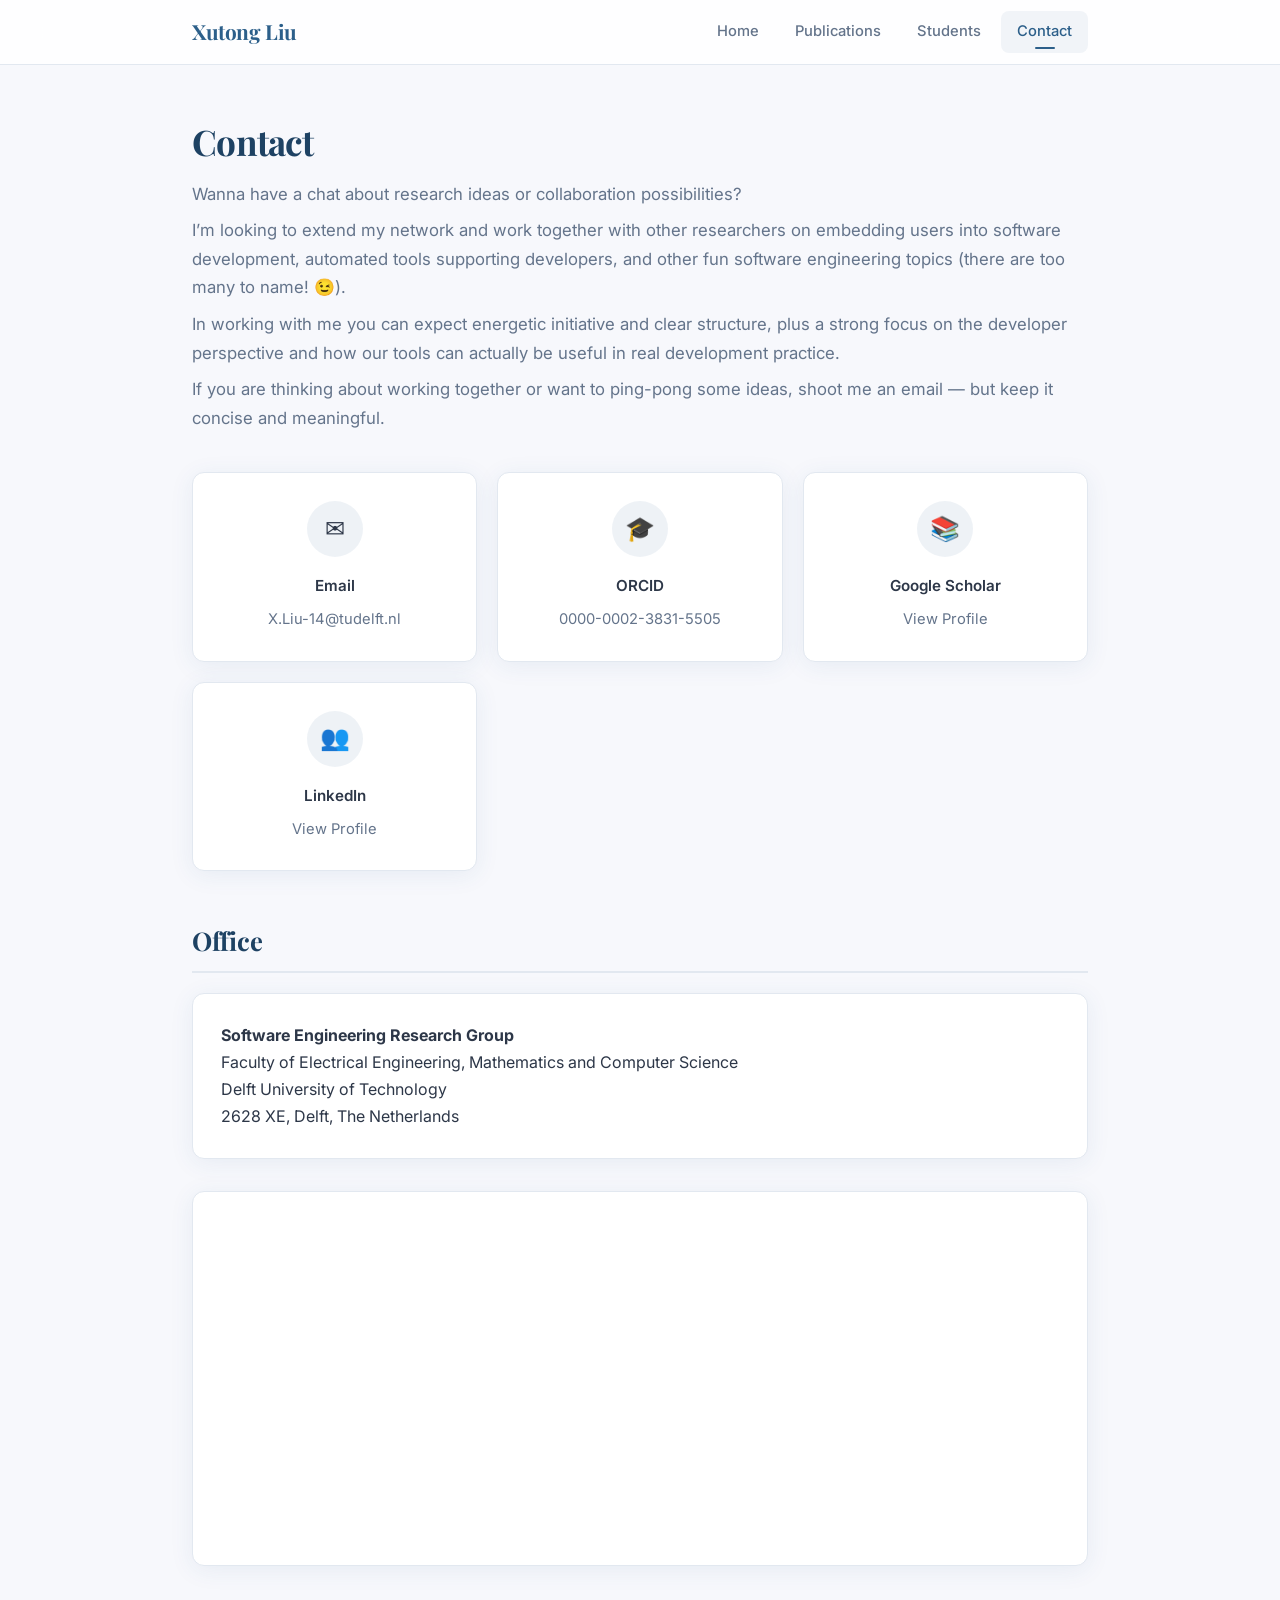
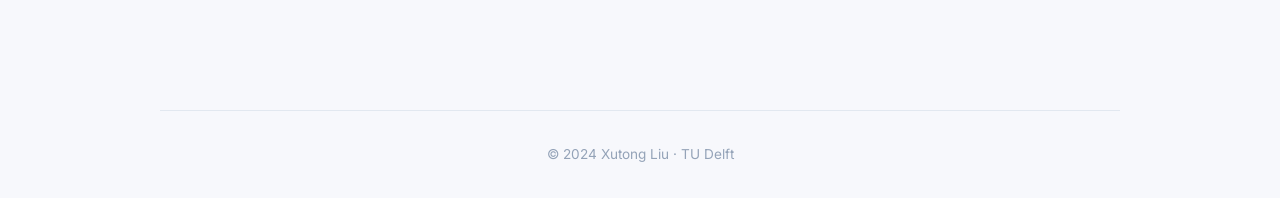
==== contact.html @ 6dcdd388 "add" ====
<!DOCTYPE html>
<html lang="en">
<head>
  <meta charset="UTF-8">
  <meta name="viewport" content="width=device-width, initial-scale=1.0">
  <title>Contact - Xutong Liu</title>
  <link rel="icon" type="image/jpeg" href="icon.jpg">
  <link rel="apple-touch-icon" href="icon.jpg">
  <link rel="preconnect" href="https://fonts.googleapis.com">
  <link href="https://fonts.googleapis.com/css2?family=Inter:wght@400;500;600;700&family=Playfair+Display:wght@700&display=swap" rel="stylesheet">
  <link rel="stylesheet" href="style.css">
</head>
<body>
  <!-- Navigation -->
  <nav class="navbar">
    <div class="nav-inner">
      <a href="index.html" class="nav-logo">Xutong Liu</a>
      <button class="nav-toggle" aria-label="Toggle menu">
        <span></span><span></span><span></span>
      </button>
      <ul class="nav-links">
        <li><a href="index.html">Home</a></li>
        <li><a href="publications.html">Publications</a></li>
        <li><a href="students.html">Students</a></li>
        <li><a href="contact.html" class="active">Contact</a></li>
      </ul>
    </div>
  </nav>

  <!-- Page Header -->
  <header class="page-header">
    <h1 class="fade-in">Contact</h1>
    <p class="fade-in stagger-1">Wanna have a chat about research ideas or collaboration possibilities?</p>
    <p class="fade-in stagger-2">I’m looking to extend my network and work together with other researchers on embedding users into software development, automated tools supporting developers, and other fun software engineering topics (there are too many to name! 😉).</p>
    <p class="fade-in stagger-3">In working with me you can expect energetic initiative and clear structure, plus a strong focus on the developer perspective and how our tools can actually be useful in real development practice.</p>
    <p class="fade-in stagger-4">If you are thinking about working together or want to ping-pong some ideas, shoot me an email — but keep it concise and meaningful.</p>
  </header>

  <!-- Main Content -->
  <main class="main">
    <section class="section">
      <div class="contact-grid">
        <div class="contact-card fade-in stagger-1">
          <div class="contact-icon">&#9993;</div>
          <h3>Email</h3>
          <a href="mailto:X.Liu-14@tudelft.nl">X.Liu-14@tudelft.nl</a>
        </div>

        <div class="contact-card fade-in stagger-2">
          <div class="contact-icon">&#127891;</div>
          <h3>ORCID</h3>
          <a href="https://orcid.org/0000-0002-3831-5505" target="_blank">0000-0002-3831-5505</a>
        </div>

        <div class="contact-card fade-in stagger-3">
          <div class="contact-icon">&#128218;</div>
          <h3>Google Scholar</h3>
          <a href="https://scholar.google.com/citations?user=2qkgBsEAAAAJ" target="_blank">View Profile</a>
        </div>

        <div class="contact-card fade-in stagger-4">
          <div class="contact-icon">&#128101;</div>
          <h3>LinkedIn</h3>
          <a href="https://www.linkedin.com/in/xutong-liu-113463360/" target="_blank">View Profile</a>
        </div>
      </div>
    </section>

    <section class="section">
      <h2 class="section-title fade-in">Office</h2>
      <div class="card fade-in">
        <p><strong>Software Engineering Research Group</strong></p>
        <p>Faculty of Electrical Engineering, Mathematics and Computer Science</p>
        <p>Delft University of Technology</p>
        <p>2628 XE, Delft, The Netherlands</p>
      </div>

      <div class="map-placeholder fade-in">
        <iframe
          src="https://www.google.com/maps/embed?pb=!1m18!1m12!1m3!1d2456.3548830835697!2d4.370!3d52.002!2m3!1f0!2f0!3f0!3m2!1i1024!2i768!4f13.1!3m3!1m2!1s0x47c5b5905b3e5b0f%3A0x1a4b0b0b0b0b0b0b!2sTU%20Delft!5e0!3m2!1sen!2snl!4v1700000000000"
          allowfullscreen=""
          loading="lazy"
          referrerpolicy="no-referrer-when-downgrade">
        </iframe>
      </div>
    </section>
  </main>

  <!-- Footer -->
  <footer class="footer">
    <p>&copy; 2024 Xutong Liu &middot; TU Delft</p>
  </footer>

  <script src="script.js"></script>
</body>
</html>
---- style.css ----
/* ===== CSS Variables ===== */
:root {
  --primary: #2c5f8a;
  --primary-light: #3a7cb8;
  --primary-dark: #1e4263;
  --accent: #e8913a;
  --bg: #f7f8fc;
  --bg-card: #ffffff;
  --text: #2d3748;
  --text-light: #64748b;
  --text-lighter: #94a3b8;
  --border: #e2e8f0;
  --shadow: 0 4px 24px rgba(44, 95, 138, 0.08);
  --shadow-hover: 0 8px 32px rgba(44, 95, 138, 0.14);
  --radius: 12px;
  --transition: 0.3s cubic-bezier(0.4, 0, 0.2, 1);
  --font-sans: 'Inter', -apple-system, BlinkMacSystemFont, 'Segoe UI', sans-serif;
  --font-serif: 'Playfair Display', Georgia, serif;
  --max-width: 960px;
}

/* ===== Reset & Base ===== */
*, *::before, *::after {
  box-sizing: border-box;
  margin: 0;
  padding: 0;
}

html {
  scroll-behavior: smooth;
  font-size: 16px;
}

body {
  font-family: var(--font-sans);
  background: var(--bg);
  color: var(--text);
  line-height: 1.7;
  -webkit-font-smoothing: antialiased;
  overflow-x: hidden;
}

/* ===== Navigation ===== */
.navbar {
  position: fixed;
  top: 0;
  left: 0;
  right: 0;
  z-index: 1000;
  background: rgba(255, 255, 255, 0.85);
  backdrop-filter: blur(20px);
  -webkit-backdrop-filter: blur(20px);
  border-bottom: 1px solid var(--border);
  transition: var(--transition);
}

.navbar.scrolled {
  box-shadow: 0 2px 20px rgba(0, 0, 0, 0.06);
}

.nav-inner {
  max-width: var(--max-width);
  margin: 0 auto;
  padding: 0 2rem;
  display: flex;
  align-items: center;
  justify-content: space-between;
  height: 64px;
}

.nav-logo {
  font-family: var(--font-serif);
  font-size: 1.3rem;
  font-weight: 700;
  color: var(--primary);
  text-decoration: none;
  letter-spacing: -0.02em;
}

.nav-links {
  display: flex;
  gap: 0.25rem;
  list-style: none;
}

.nav-links a {
  display: block;
  padding: 0.5rem 1rem;
  font-size: 0.92rem;
  font-weight: 500;
  color: var(--text-light);
  text-decoration: none;
  border-radius: 8px;
  transition: var(--transition);
  position: relative;
}

.nav-links a:hover,
.nav-links a.active {
  color: var(--primary);
  background: rgba(44, 95, 138, 0.06);
}

.nav-links a.active::after {
  content: '';
  position: absolute;
  bottom: 4px;
  left: 50%;
  transform: translateX(-50%);
  width: 20px;
  height: 2px;
  background: var(--primary);
  border-radius: 1px;
}

/* Mobile menu toggle */
.nav-toggle {
  display: none;
  background: none;
  border: none;
  cursor: pointer;
  padding: 0.5rem;
}

.nav-toggle span {
  display: block;
  width: 22px;
  height: 2px;
  background: var(--text);
  margin: 5px 0;
  border-radius: 2px;
  transition: var(--transition);
}

/* ===== Hero Section ===== */
.hero {
  padding: 8rem 2rem 4rem;
  max-width: var(--max-width);
  margin: 0 auto;
}

.hero-content {
  display: flex;
  align-items: center;
  gap: 3rem;
}

.hero-avatar {
  width: 180px;
  height: 220px;
  border-radius: var(--radius);
  background: linear-gradient(135deg, var(--primary-light), var(--primary-dark));
  display: flex;
  align-items: center;
  justify-content: center;
  font-family: var(--font-serif);
  font-size: 3.5rem;
  color: white;
  flex-shrink: 0;
  box-shadow: 0 8px 32px rgba(44, 95, 138, 0.2);
  overflow: hidden;
}

.hero-avatar img {
  width: 100%;
  height: 100%;
  border-radius: var(--radius);
  object-fit: cover;
}

.hero-text h1 {
  font-family: var(--font-serif);
  font-size: 2.5rem;
  font-weight: 700;
  color: var(--primary-dark);
  margin-bottom: 0.25rem;
  letter-spacing: -0.02em;
}

.hero-text .subtitle {
  font-size: 1.1rem;
  color: var(--text-light);
  margin-bottom: 1rem;
}

.hero-text .affiliation {
  font-size: 0.95rem;
  color: var(--text-lighter);
}

.hero-text .affiliation a {
  color: var(--primary);
  text-decoration: none;
  border-bottom: 1px solid transparent;
  transition: var(--transition);
}

.hero-text .affiliation a:hover {
  border-bottom-color: var(--primary);
}

.hero-links {
  display: flex;
  gap: 0.75rem;
  margin-top: 1.25rem;
  flex-wrap: wrap;
}

.hero-links a {
  display: inline-flex;
  align-items: center;
  gap: 0.4rem;
  padding: 0.45rem 1rem;
  font-size: 0.85rem;
  font-weight: 500;
  color: var(--primary);
  background: rgba(44, 95, 138, 0.07);
  border-radius: 20px;
  text-decoration: none;
  transition: var(--transition);
}

.hero-links a:hover {
  background: rgba(44, 95, 138, 0.14);
  transform: translateY(-1px);
}

/* ===== Main Content ===== */
.main {
  max-width: var(--max-width);
  margin: 0 auto;
  padding: 0 2rem 4rem;
}

/* ===== Section ===== */
.section {
  margin-bottom: 3rem;
}

.section-title {
  font-family: var(--font-serif);
  font-size: 1.6rem;
  font-weight: 700;
  color: var(--primary-dark);
  margin-bottom: 1.25rem;
  padding-bottom: 0.5rem;
  border-bottom: 2px solid var(--border);
  letter-spacing: -0.01em;
}

/* ===== Cards ===== */
.card {
  background: var(--bg-card);
  border-radius: var(--radius);
  padding: 1.75rem;
  box-shadow: var(--shadow);
  transition: var(--transition);
  border: 1px solid var(--border);
}

.card:hover {
  box-shadow: var(--shadow-hover);
  transform: translateY(-2px);
}

.card + .card {
  margin-top: 1rem;
}

/* ===== Education Timeline ===== */
.timeline {
  position: relative;
  padding-left: 2rem;
}

.timeline::before {
  content: '';
  position: absolute;
  left: 6px;
  top: 8px;
  bottom: 8px;
  width: 2px;
  background: var(--border);
}

.timeline-item {
  position: relative;
  margin-bottom: 1.75rem;
}

.timeline-item::before {
  content: '';
  position: absolute;
  left: -2rem;
  top: 8px;
  width: 10px;
  height: 10px;
  border-radius: 50%;
  background: var(--primary);
  border: 2px solid var(--bg);
  box-shadow: 0 0 0 3px rgba(44, 95, 138, 0.15);
}

.timeline-item h3 {
  font-size: 1.05rem;
  font-weight: 600;
  color: var(--text);
  margin-bottom: 0.2rem;
}

.timeline-item .period {
  font-size: 0.88rem;
  color: var(--text-lighter);
  font-weight: 500;
}

.timeline-item .institution {
  font-size: 0.95rem;
  color: var(--text-light);
}

/* ===== Research Interests Tags ===== */
.tags {
  display: flex;
  flex-wrap: wrap;
  gap: 0.5rem;
}

.tag {
  display: inline-block;
  padding: 0.4rem 1rem;
  font-size: 0.88rem;
  font-weight: 500;
  color: var(--primary);
  background: rgba(44, 95, 138, 0.07);
  border-radius: 20px;
  transition: var(--transition);
}

.tag:hover {
  background: rgba(44, 95, 138, 0.14);
}

/* ===== Publication List ===== */
.pub-item {
  background: var(--bg-card);
  border-radius: var(--radius);
  padding: 1.5rem 1.75rem;
  box-shadow: var(--shadow);
  border: 1px solid var(--border);
  transition: var(--transition);
  margin-bottom: 1rem;
}

.pub-item:hover {
  box-shadow: var(--shadow-hover);
  transform: translateY(-2px);
  border-left: 3px solid var(--primary);
}

.pub-title {
  font-size: 1.05rem;
  font-weight: 600;
  color: var(--text);
  margin-bottom: 0.4rem;
  line-height: 1.5;
}

.pub-venue {
  font-size: 0.9rem;
  color: var(--accent);
  font-weight: 600;
  margin-bottom: 0.3rem;
}

.pub-authors {
  font-size: 0.88rem;
  color: var(--text-light);
  margin-bottom: 0.65rem;
  line-height: 1.6;
}

.pub-year {
  display: inline-block;
  font-size: 0.78rem;
  font-weight: 600;
  color: var(--primary);
  background: rgba(44, 95, 138, 0.08);
  padding: 0.15rem 0.6rem;
  border-radius: 10px;
  margin-bottom: 0.4rem;
}

.pub-doi a {
  font-size: 0.85rem;
  color: var(--primary);
  text-decoration: none;
  border-bottom: 1px dashed var(--primary-light);
  transition: var(--transition);
}

.pub-doi a:hover {
  border-bottom-style: solid;
}

.pub-links {
  margin-left: 0;
}

.pub-links a {
  font-size: 0.85rem;
  font-weight: 500;
  color: var(--primary);
  text-decoration: none;
  border-bottom: 1px dashed var(--primary-light);
  transition: var(--transition);
}

.pub-links a:hover {
  border-bottom-style: solid;
}

/* ===== Students Page ===== */
.student-entry {
  display: flex;
  gap: 1.5rem;
  align-items: flex-start;
  background: var(--bg-card);
  border-radius: var(--radius);
  padding: 1.5rem 1.75rem;
  box-shadow: var(--shadow);
  border: 1px solid var(--border);
  transition: var(--transition);
  margin-bottom: 1rem;
}

.student-entry:hover {
  box-shadow: var(--shadow-hover);
  transform: translateY(-2px);
  border-left: 3px solid var(--primary);
}

.student-year {
  font-size: 0.82rem;
  font-weight: 600;
  color: var(--primary);
  background: rgba(44, 95, 138, 0.08);
  padding: 0.2rem 0.7rem;
  border-radius: 10px;
  white-space: nowrap;
  flex-shrink: 0;
  margin-top: 2px;
}

.student-info {
  flex: 1;
}

.student-names {
  font-size: 1.05rem;
  font-weight: 600;
  color: var(--text);
  margin-bottom: 0.3rem;
  line-height: 1.5;
}

.student-type {
  font-size: 0.9rem;
  color: var(--accent);
  font-weight: 600;
  margin-bottom: 0.25rem;
}

.student-topic {
  font-size: 0.92rem;
  color: var(--text);
  margin-bottom: 0.25rem;
  line-height: 1.5;
}

.student-detail {
  font-size: 0.88rem;
  color: var(--text-light);
  line-height: 1.5;
}

.student-detail a {
  color: var(--primary);
  text-decoration: none;
  border-bottom: 1px dashed var(--primary-light);
  transition: var(--transition);
}

.student-detail a:hover {
  border-bottom-style: solid;
}

/* ===== Contact Page ===== */
.contact-grid {
  display: grid;
  grid-template-columns: repeat(auto-fill, minmax(260px, 1fr));
  gap: 1.25rem;
}

.contact-card {
  background: var(--bg-card);
  border-radius: var(--radius);
  padding: 1.75rem;
  box-shadow: var(--shadow);
  border: 1px solid var(--border);
  transition: var(--transition);
  text-align: center;
}

.contact-card:hover {
  box-shadow: var(--shadow-hover);
  transform: translateY(-2px);
}

.contact-icon {
  width: 56px;
  height: 56px;
  border-radius: 50%;
  background: rgba(44, 95, 138, 0.08);
  display: flex;
  align-items: center;
  justify-content: center;
  margin: 0 auto 1rem;
  font-size: 1.5rem;
}

.contact-card h3 {
  font-size: 0.95rem;
  font-weight: 600;
  color: var(--text);
  margin-bottom: 0.4rem;
}

.contact-card p,
.contact-card a {
  font-size: 0.92rem;
  color: var(--text-light);
  text-decoration: none;
  transition: var(--transition);
}

.contact-card a:hover {
  color: var(--primary);
}

.map-placeholder {
  background: var(--bg-card);
  border-radius: var(--radius);
  padding: 2rem;
  box-shadow: var(--shadow);
  border: 1px solid var(--border);
  margin-top: 2rem;
  text-align: center;
  color: var(--text-light);
}

.map-placeholder iframe {
  width: 100%;
  height: 300px;
  border: none;
  border-radius: 8px;
}

/* ===== Page Header ===== */
.page-header {
  padding: 7rem 2rem 2.5rem;
  max-width: var(--max-width);
  margin: 0 auto;
}

.page-header h1 {
  font-family: var(--font-serif);
  font-size: 2.2rem;
  font-weight: 700;
  color: var(--primary-dark);
  letter-spacing: -0.02em;
}

.page-header p {
  color: var(--text-light);
  margin-top: 0.5rem;
  font-size: 1.05rem;
}

/* ===== Footer ===== */
.footer {
  text-align: center;
  padding: 2rem;
  color: var(--text-lighter);
  font-size: 0.85rem;
  border-top: 1px solid var(--border);
  max-width: var(--max-width);
  margin: 2rem auto 0;
}

.footer a {
  color: var(--primary);
  text-decoration: none;
}

/* ===== Animations ===== */
.fade-in {
  opacity: 0;
  transform: translateY(20px);
  transition: opacity 0.6s ease, transform 0.6s ease;
}

.fade-in.visible {
  opacity: 1;
  transform: translateY(0);
}

.stagger-1 { transition-delay: 0.1s; }
.stagger-2 { transition-delay: 0.2s; }
.stagger-3 { transition-delay: 0.3s; }
.stagger-4 { transition-delay: 0.4s; }
.stagger-5 { transition-delay: 0.5s; }

/* ===== Responsive ===== */
@media (max-width: 768px) {
  .hero-content {
    flex-direction: column;
    text-align: center;
  }

  .hero-text h1 {
    font-size: 2rem;
  }

  .hero-links {
    justify-content: center;
  }

  .hero-avatar {
    width: 140px;
    height: 170px;
    font-size: 2.5rem;
  }

  .nav-links {
    display: none;
    position: absolute;
    top: 64px;
    left: 0;
    right: 0;
    background: rgba(255, 255, 255, 0.98);
    backdrop-filter: blur(20px);
    flex-direction: column;
    padding: 1rem;
    border-bottom: 1px solid var(--border);
    box-shadow: 0 8px 24px rgba(0, 0, 0, 0.06);
  }

  .nav-links.open {
    display: flex;
  }

  .nav-toggle {
    display: block;
  }

  .nav-toggle.open span:nth-child(1) {
    transform: rotate(45deg) translate(5px, 5px);
  }

  .nav-toggle.open span:nth-child(2) {
    opacity: 0;
  }

  .nav-toggle.open span:nth-child(3) {
    transform: rotate(-45deg) translate(5px, -5px);
  }

  .student-grid,
  .contact-grid {
    grid-template-columns: 1fr;
  }

  .page-header h1 {
    font-size: 1.8rem;
  }
}
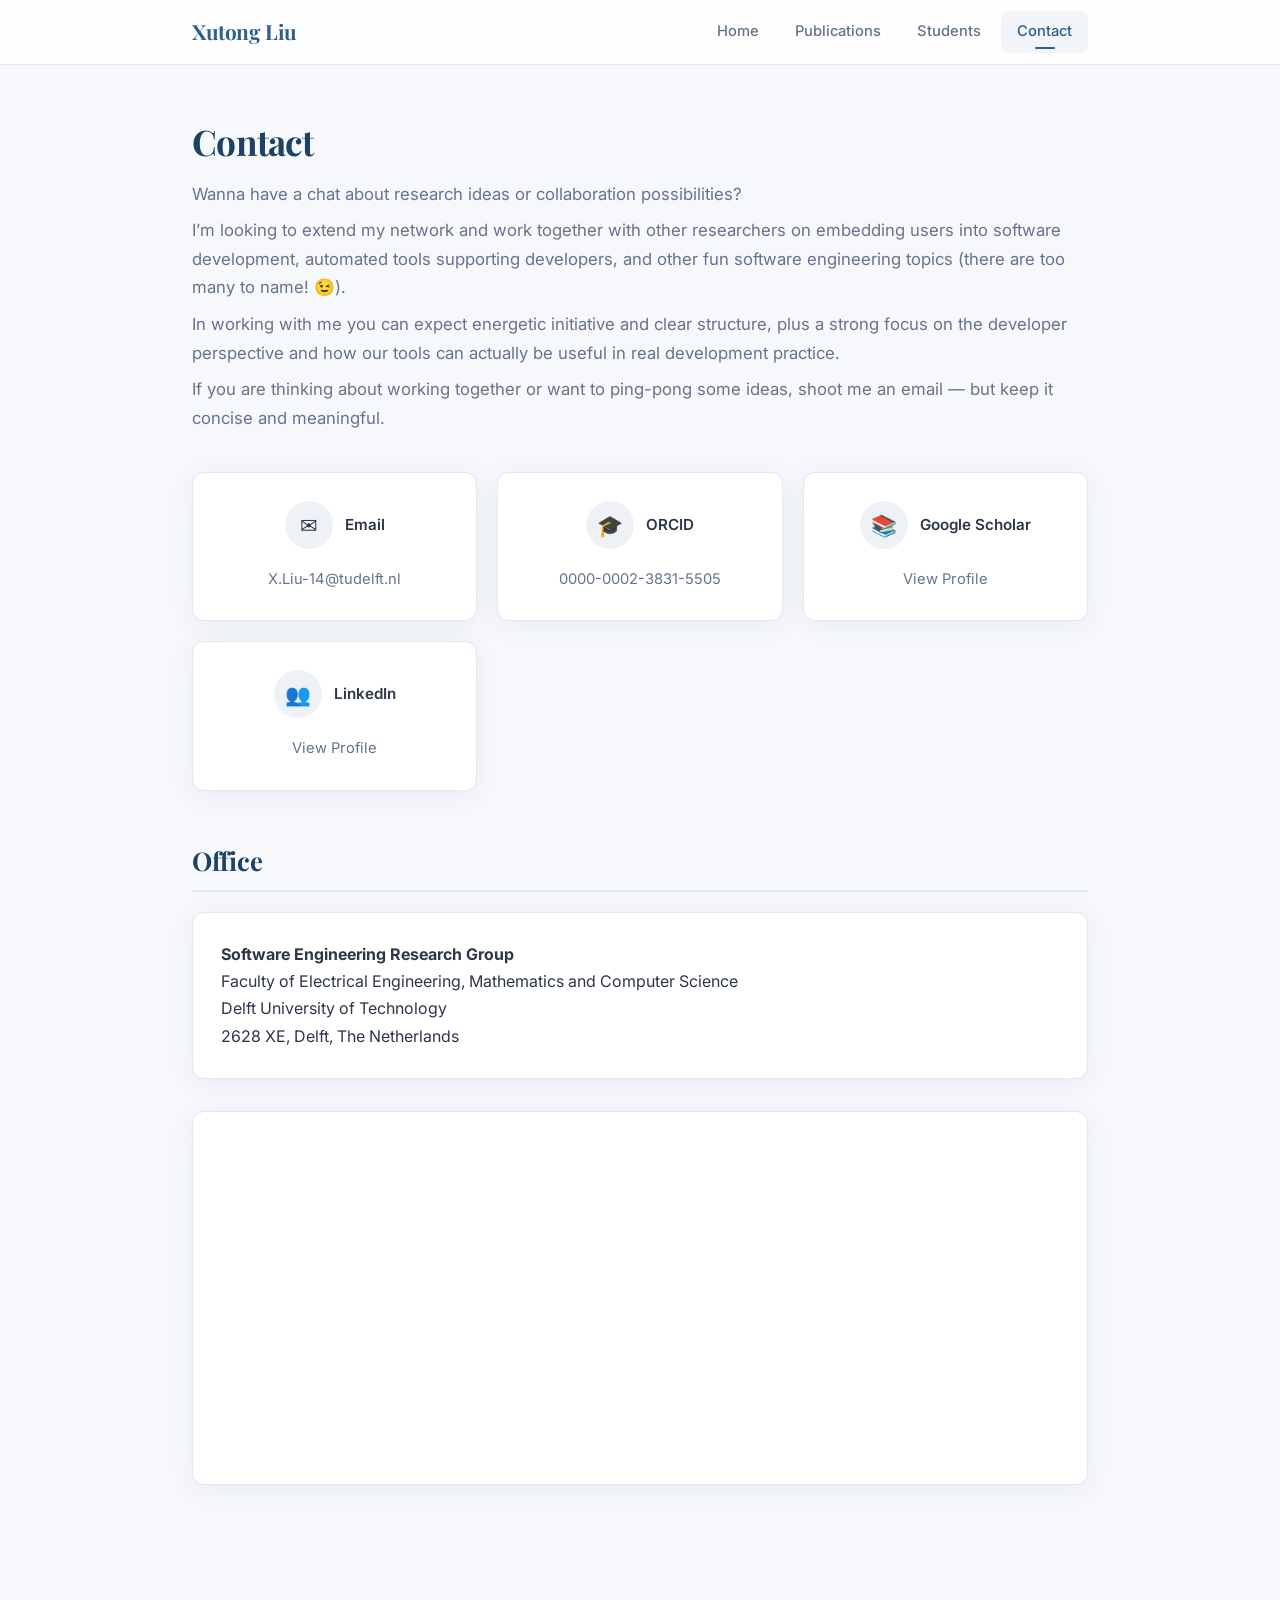
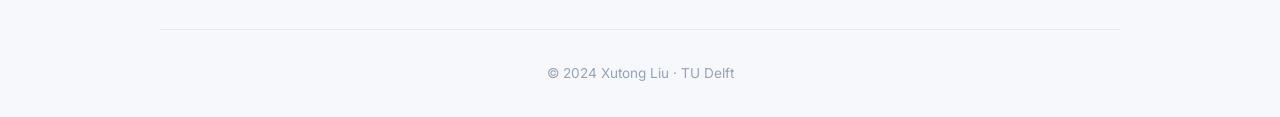
==== commit fd567736: "add" ====
--- a/contact.html
+++ b/contact.html
@@ -41,26 +41,34 @@
     <section class="section">
       <div class="contact-grid">
         <div class="contact-card fade-in stagger-1">
-          <div class="contact-icon">&#9993;</div>
-          <h3>Email</h3>
+          <div class="contact-card-header">
+            <div class="contact-icon">&#9993;</div>
+            <h3>Email</h3>
+          </div>
           <a href="mailto:X.Liu-14@tudelft.nl">X.Liu-14@tudelft.nl</a>
         </div>
 
         <div class="contact-card fade-in stagger-2">
-          <div class="contact-icon">&#127891;</div>
-          <h3>ORCID</h3>
+          <div class="contact-card-header">
+            <div class="contact-icon">&#127891;</div>
+            <h3>ORCID</h3>
+          </div>
           <a href="https://orcid.org/0000-0002-3831-5505" target="_blank">0000-0002-3831-5505</a>
         </div>
 
         <div class="contact-card fade-in stagger-3">
-          <div class="contact-icon">&#128218;</div>
-          <h3>Google Scholar</h3>
+          <div class="contact-card-header">
+            <div class="contact-icon">&#128218;</div>
+            <h3>Google Scholar</h3>
+          </div>
           <a href="https://scholar.google.com/citations?user=2qkgBsEAAAAJ" target="_blank">View Profile</a>
         </div>
 
         <div class="contact-card fade-in stagger-4">
-          <div class="contact-icon">&#128101;</div>
-          <h3>LinkedIn</h3>
+          <div class="contact-card-header">
+            <div class="contact-icon">&#128101;</div>
+            <h3>LinkedIn</h3>
+          </div>
           <a href="https://www.linkedin.com/in/xutong-liu-113463360/" target="_blank">View Profile</a>
         </div>
       </div>
--- a/style.css
+++ b/style.css
@@ -517,23 +517,30 @@
   transform: translateY(-2px);
 }
 
+.contact-card-header {
+  display: flex;
+  align-items: center;
+  justify-content: center;
+  gap: 0.75rem;
+  margin-bottom: 1rem;
+}
+
 .contact-icon {
-  width: 56px;
-  height: 56px;
+  width: 48px;
+  height: 48px;
   border-radius: 50%;
   background: rgba(44, 95, 138, 0.08);
   display: flex;
   align-items: center;
   justify-content: center;
-  margin: 0 auto 1rem;
-  font-size: 1.5rem;
+  font-size: 1.3rem;
 }
 
 .contact-card h3 {
   font-size: 0.95rem;
   font-weight: 600;
   color: var(--text);
-  margin-bottom: 0.4rem;
+  margin: 0;
 }
 
 .contact-card p,
@@ -542,6 +549,7 @@
   color: var(--text-light);
   text-decoration: none;
   transition: var(--transition);
+  word-break: break-word;
 }
 
 .contact-card a:hover {
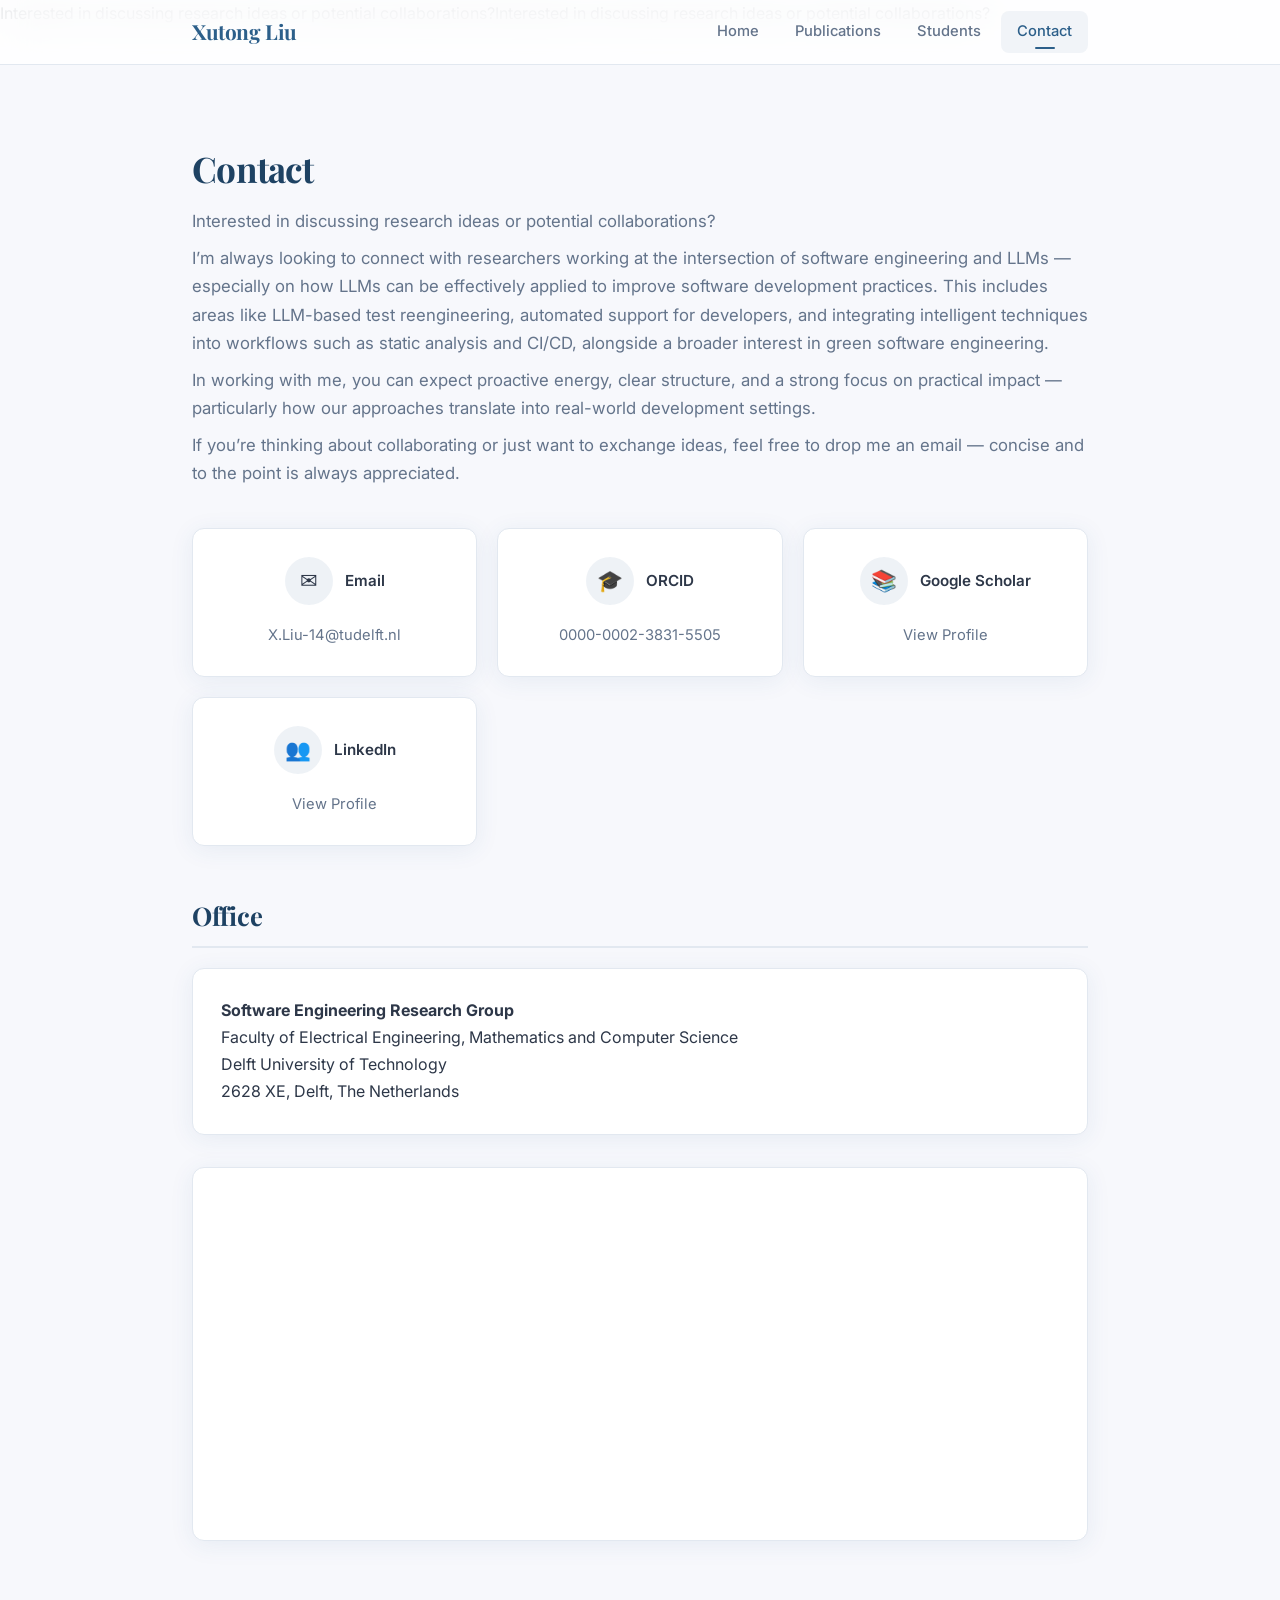
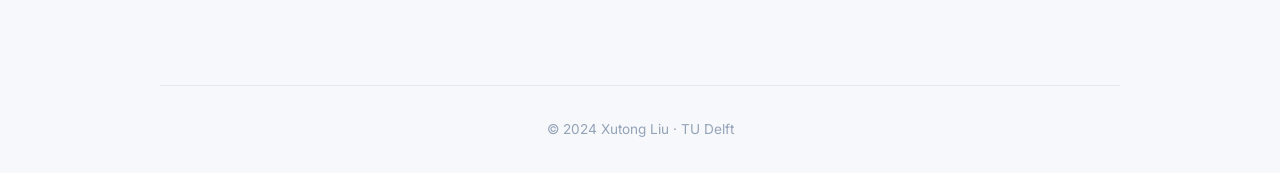
==== commit b312251a: "add" ====
--- a/contact.html
+++ b/contact.html
@@ -4,7 +4,7 @@
   <meta charset="UTF-8">
   <meta name="viewport" content="width=device-width, initial-scale=1.0">
   <title>Contact - Xutong Liu</title>
-  <link rel="icon" type="image/jpeg" href="icon.jpg">
+Interested in discussing research ideas or potential collaborations?Interested in discussing research ideas or potential collaborations?  <link rel="icon" type="image/jpeg" href="icon.jpg">
   <link rel="apple-touch-icon" href="icon.jpg">
   <link rel="preconnect" href="https://fonts.googleapis.com">
   <link href="https://fonts.googleapis.com/css2?family=Inter:wght@400;500;600;700&family=Playfair+Display:wght@700&display=swap" rel="stylesheet">
@@ -30,10 +30,10 @@
   <!-- Page Header -->
   <header class="page-header">
     <h1 class="fade-in">Contact</h1>
-    <p class="fade-in stagger-1">Wanna have a chat about research ideas or collaboration possibilities?</p>
-    <p class="fade-in stagger-2">I’m looking to extend my network and work together with other researchers on embedding users into software development, automated tools supporting developers, and other fun software engineering topics (there are too many to name! 😉).</p>
-    <p class="fade-in stagger-3">In working with me you can expect energetic initiative and clear structure, plus a strong focus on the developer perspective and how our tools can actually be useful in real development practice.</p>
-    <p class="fade-in stagger-4">If you are thinking about working together or want to ping-pong some ideas, shoot me an email — but keep it concise and meaningful.</p>
+    <p class="fade-in stagger-1">Interested in discussing research ideas or potential collaborations?</p>
+    <p class="fade-in stagger-2">I’m always looking to connect with researchers working at the intersection of software engineering and LLMs — especially on how LLMs can be effectively applied to improve software development practices. This includes areas like LLM-based test reengineering, automated support for developers, and integrating intelligent techniques into workflows such as static analysis and CI/CD, alongside a broader interest in green software engineering.</p>
+    <p class="fade-in stagger-3">In working with me, you can expect proactive energy, clear structure, and a strong focus on practical impact — particularly how our approaches translate into real-world development settings.</p>
+    <p class="fade-in stagger-4">If you’re thinking about collaborating or just want to exchange ideas, feel free to drop me an email — concise and to the point is always appreciated.</p>
   </header>
 
   <!-- Main Content -->
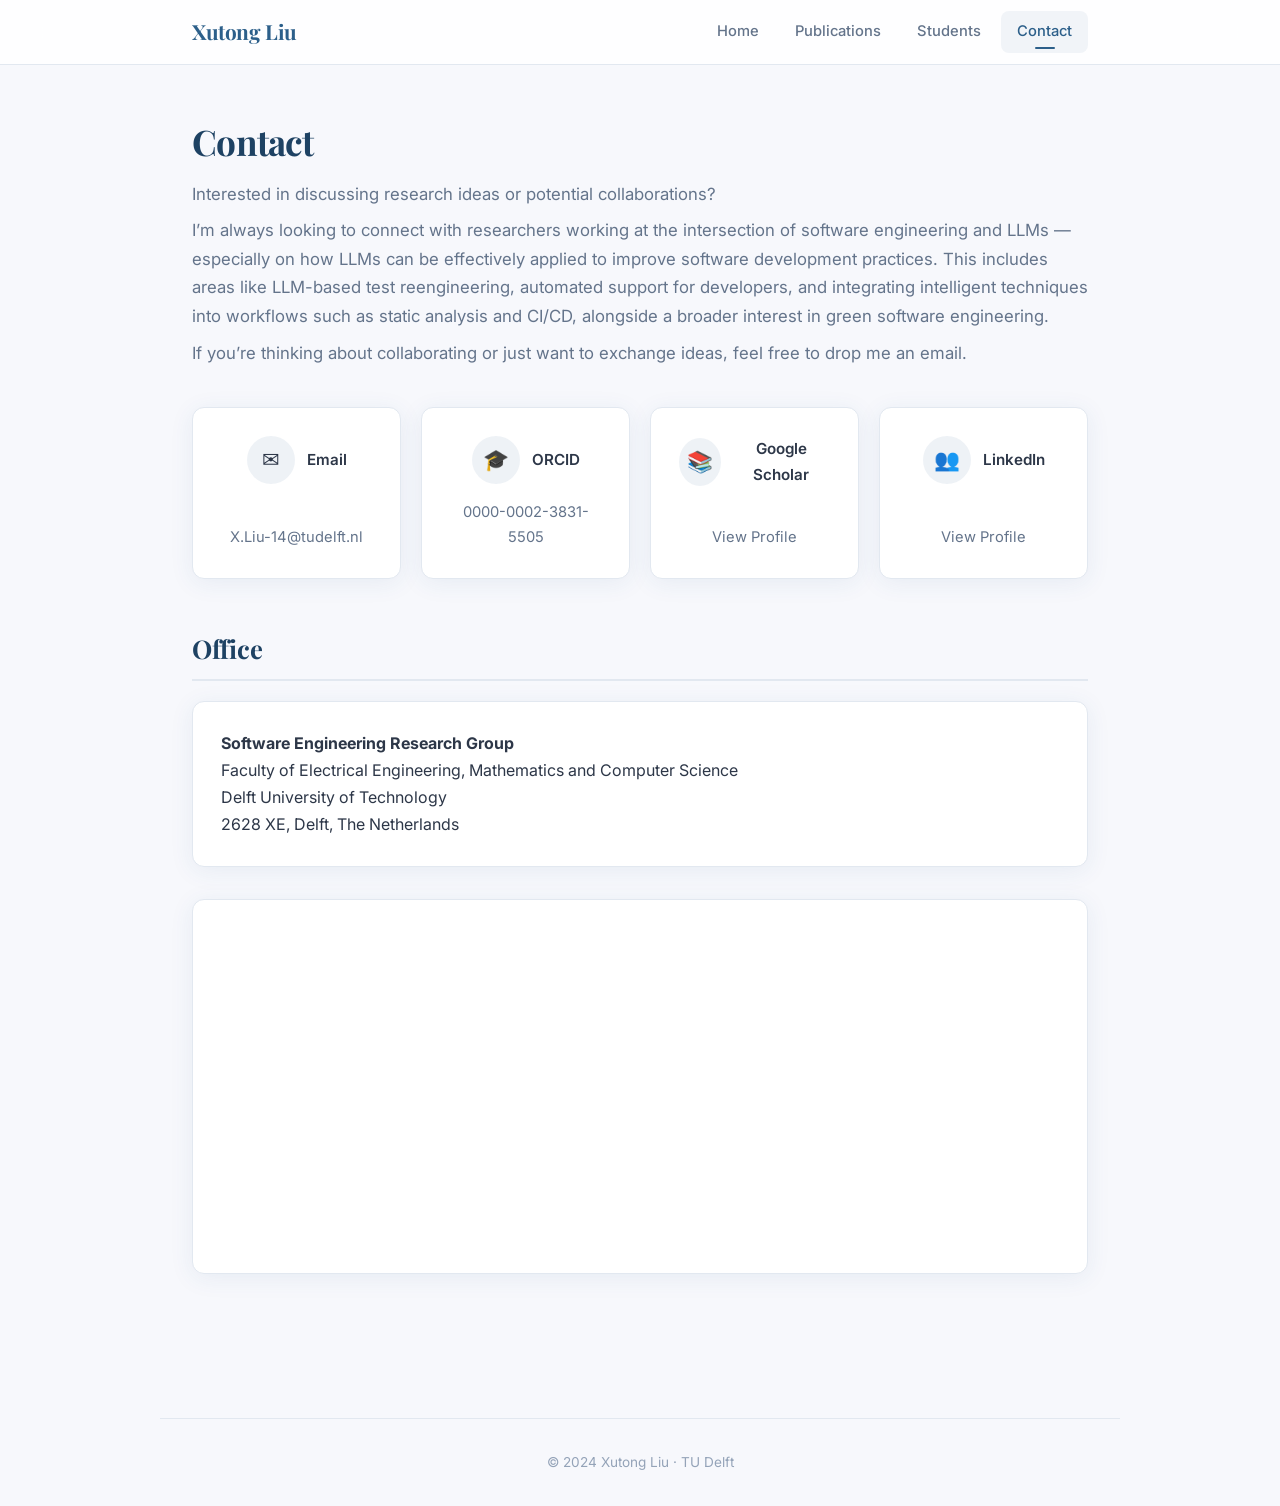
==== commit 7bcec2ee: "add" ====
--- a/contact.html
+++ b/contact.html
@@ -4,7 +4,7 @@
   <meta charset="UTF-8">
   <meta name="viewport" content="width=device-width, initial-scale=1.0">
   <title>Contact - Xutong Liu</title>
-Interested in discussing research ideas or potential collaborations?Interested in discussing research ideas or potential collaborations?  <link rel="icon" type="image/jpeg" href="icon.jpg">
+  <link rel="icon" type="image/jpeg" href="icon.jpg">
   <link rel="apple-touch-icon" href="icon.jpg">
   <link rel="preconnect" href="https://fonts.googleapis.com">
   <link href="https://fonts.googleapis.com/css2?family=Inter:wght@400;500;600;700&family=Playfair+Display:wght@700&display=swap" rel="stylesheet">
@@ -32,8 +32,8 @@
     <h1 class="fade-in">Contact</h1>
     <p class="fade-in stagger-1">Interested in discussing research ideas or potential collaborations?</p>
     <p class="fade-in stagger-2">I’m always looking to connect with researchers working at the intersection of software engineering and LLMs — especially on how LLMs can be effectively applied to improve software development practices. This includes areas like LLM-based test reengineering, automated support for developers, and integrating intelligent techniques into workflows such as static analysis and CI/CD, alongside a broader interest in green software engineering.</p>
-    <p class="fade-in stagger-3">In working with me, you can expect proactive energy, clear structure, and a strong focus on practical impact — particularly how our approaches translate into real-world development settings.</p>
-    <p class="fade-in stagger-4">If you’re thinking about collaborating or just want to exchange ideas, feel free to drop me an email — concise and to the point is always appreciated.</p>
+    <!-- <p class="fade-in stagger-3">In working with me, you can expect proactive energy, clear structure, and a strong focus on practical impact — particularly how our approaches translate into real-world development settings.</p> -->
+    <p class="fade-in stagger-4">If you’re thinking about collaborating or just want to exchange ideas, feel free to drop me an email.</p>
   </header>
 
   <!-- Main Content -->
--- a/style.css
+++ b/style.css
@@ -498,8 +498,9 @@
 /* ===== Contact Page ===== */
 .contact-grid {
   display: grid;
-  grid-template-columns: repeat(auto-fill, minmax(260px, 1fr));
+  grid-template-columns: repeat(4, minmax(200px, 1fr));
   gap: 1.25rem;
+  align-items: stretch;
 }
 
 .contact-card {
@@ -510,6 +511,21 @@
   border: 1px solid var(--border);
   transition: var(--transition);
   text-align: center;
+  display: flex;
+  flex-direction: column;
+  justify-content: space-between;
+}
+
+@media (max-width: 960px) {
+  .contact-grid {
+    grid-template-columns: repeat(2, minmax(220px, 1fr));
+  }
+}
+
+@media (max-width: 620px) {
+  .contact-grid {
+    grid-template-columns: 1fr;
+  }
 }
 
 .contact-card:hover {
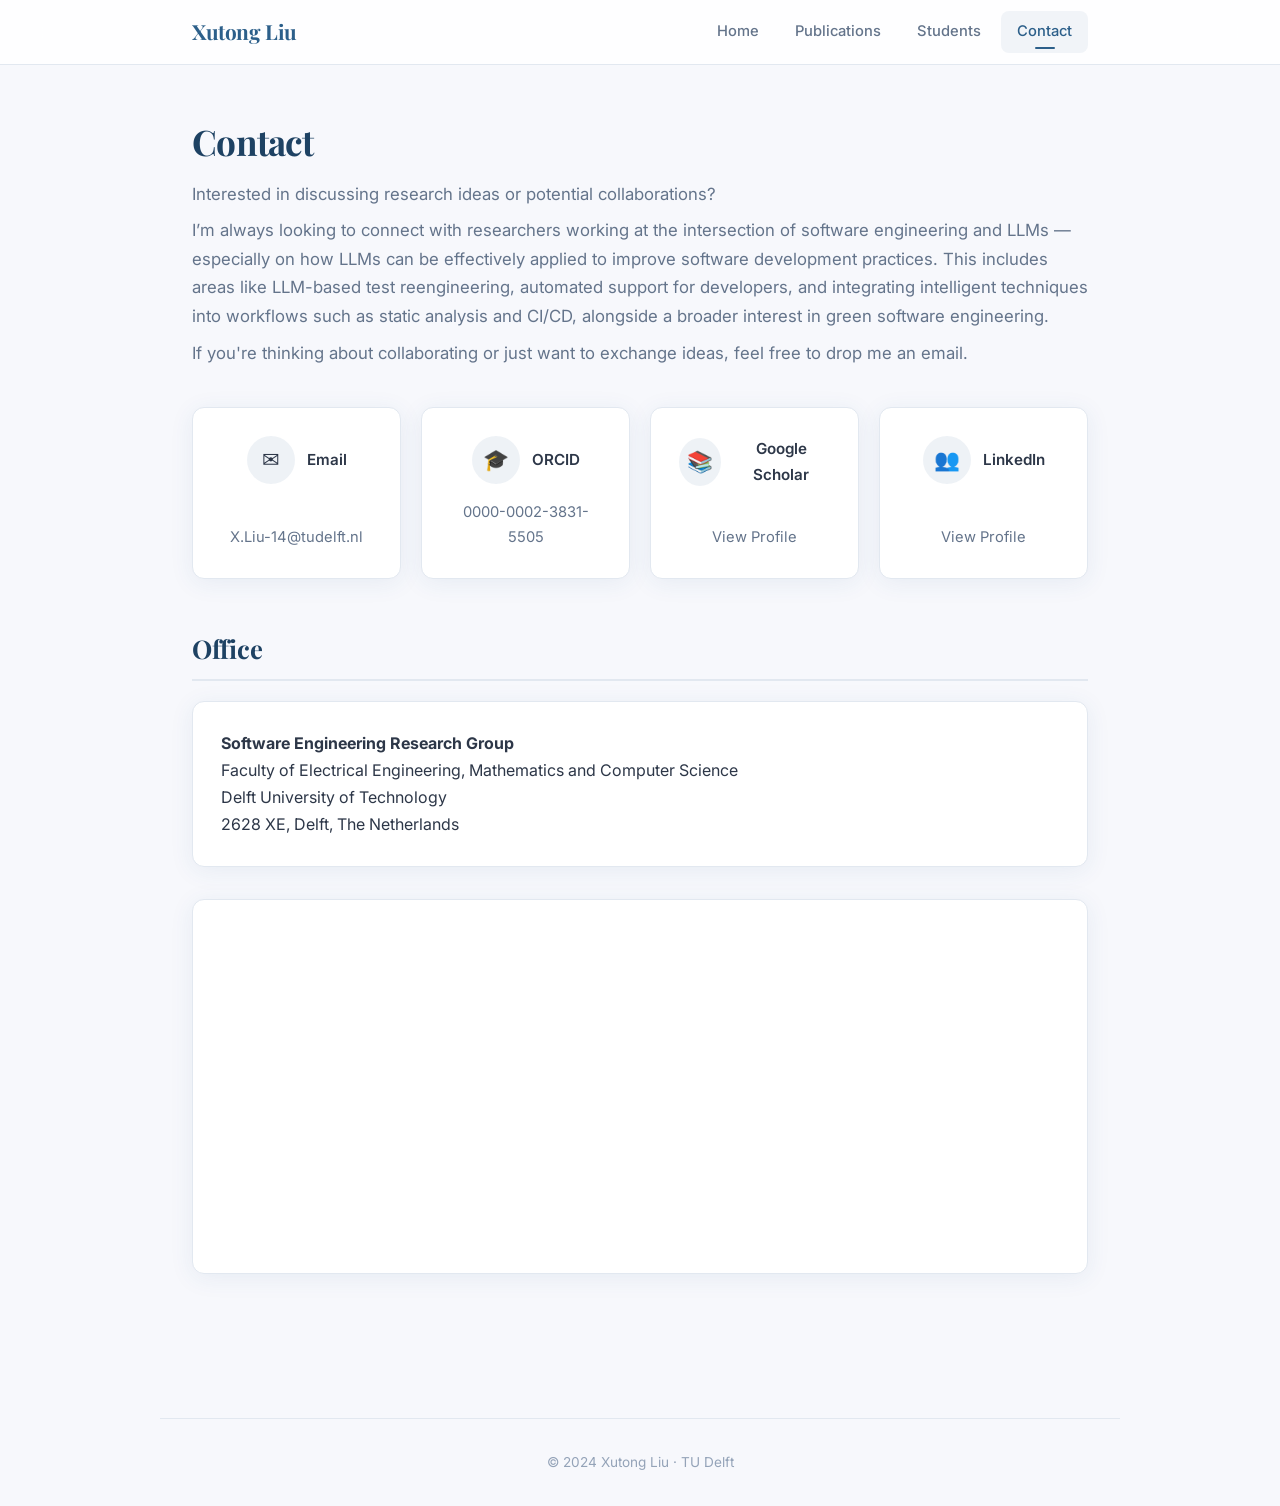
==== commit 88a06aad: "add" ====
--- a/contact.html
+++ b/contact.html
@@ -33,7 +33,7 @@
     <p class="fade-in stagger-1">Interested in discussing research ideas or potential collaborations?</p>
     <p class="fade-in stagger-2">I’m always looking to connect with researchers working at the intersection of software engineering and LLMs — especially on how LLMs can be effectively applied to improve software development practices. This includes areas like LLM-based test reengineering, automated support for developers, and integrating intelligent techniques into workflows such as static analysis and CI/CD, alongside a broader interest in green software engineering.</p>
     <!-- <p class="fade-in stagger-3">In working with me, you can expect proactive energy, clear structure, and a strong focus on practical impact — particularly how our approaches translate into real-world development settings.</p> -->
-    <p class="fade-in stagger-4">If you’re thinking about collaborating or just want to exchange ideas, feel free to drop me an email.</p>
+    <p class="fade-in stagger-4">If you're thinking about collaborating or just want to exchange ideas, feel free to drop me an email.</p>
   </header>
 
   <!-- Main Content -->
--- a/style.css
+++ b/style.css
@@ -498,7 +498,7 @@
 /* ===== Contact Page ===== */
 .contact-grid {
   display: grid;
-  grid-template-columns: repeat(4, minmax(200px, 1fr));
+  grid-template-columns: repeat(4, minmax(160px, 1fr));
   gap: 1.25rem;
   align-items: stretch;
 }
@@ -516,7 +516,7 @@
   justify-content: space-between;
 }
 
-@media (max-width: 960px) {
+@media (max-width: 1200px) {
   .contact-grid {
     grid-template-columns: repeat(2, minmax(220px, 1fr));
   }
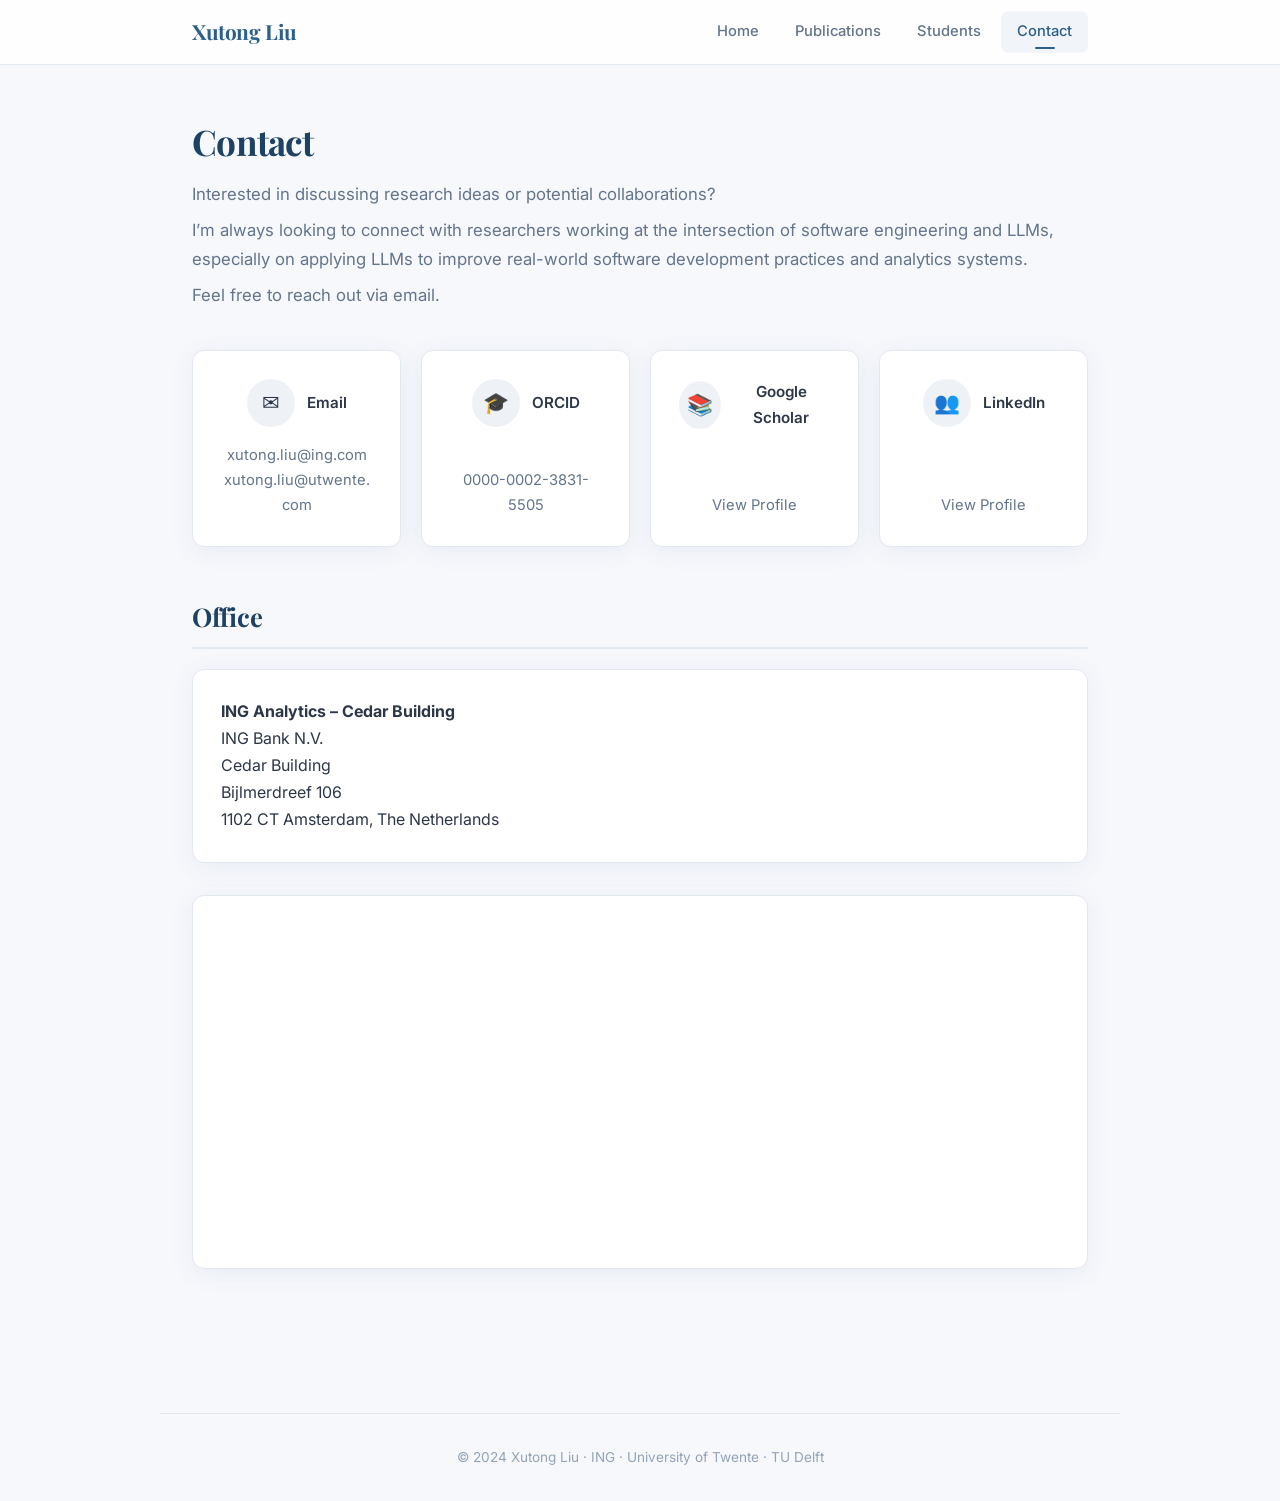
==== commit 489b7a23: "update" ====
--- a/contact.html
+++ b/contact.html
@@ -11,6 +11,7 @@
   <link rel="stylesheet" href="style.css">
 </head>
 <body>
+
   <!-- Navigation -->
   <nav class="navbar">
     <div class="nav-inner">
@@ -31,23 +32,32 @@
   <header class="page-header">
     <h1 class="fade-in">Contact</h1>
     <p class="fade-in stagger-1">Interested in discussing research ideas or potential collaborations?</p>
-    <p class="fade-in stagger-2">I’m always looking to connect with researchers working at the intersection of software engineering and LLMs — especially on how LLMs can be effectively applied to improve software development practices. This includes areas like LLM-based test reengineering, automated support for developers, and integrating intelligent techniques into workflows such as static analysis and CI/CD, alongside a broader interest in green software engineering.</p>
-    <!-- <p class="fade-in stagger-3">In working with me, you can expect proactive energy, clear structure, and a strong focus on practical impact — particularly how our approaches translate into real-world development settings.</p> -->
-    <p class="fade-in stagger-4">If you're thinking about collaborating or just want to exchange ideas, feel free to drop me an email.</p>
+    <p class="fade-in stagger-2">
+      I’m always looking to connect with researchers working at the intersection of software engineering and LLMs,
+      especially on applying LLMs to improve real-world software development practices and analytics systems.
+    </p>
+    <p class="fade-in stagger-4">Feel free to reach out via email.</p>
   </header>
 
   <!-- Main Content -->
   <main class="main">
+
     <section class="section">
       <div class="contact-grid">
+
+        <!-- Email -->
         <div class="contact-card fade-in stagger-1">
           <div class="contact-card-header">
             <div class="contact-icon">&#9993;</div>
             <h3>Email</h3>
           </div>
-          <a href="mailto:X.Liu-14@tudelft.nl">X.Liu-14@tudelft.nl</a>
+          <p>
+            <a href="mailto:xutong.liu@ing.com">xutong.liu@ing.com</a><br>
+            <a href="mailto:xutong.liu@utwente.com">xutong.liu@utwente.com</a>
+          </p>
         </div>
 
+        <!-- ORCID -->
         <div class="contact-card fade-in stagger-2">
           <div class="contact-card-header">
             <div class="contact-icon">&#127891;</div>
@@ -56,6 +66,7 @@
           <a href="https://orcid.org/0000-0002-3831-5505" target="_blank">0000-0002-3831-5505</a>
         </div>
 
+        <!-- Google Scholar -->
         <div class="contact-card fade-in stagger-3">
           <div class="contact-card-header">
             <div class="contact-icon">&#128218;</div>
@@ -64,6 +75,7 @@
           <a href="https://scholar.google.com/citations?user=2qkgBsEAAAAJ" target="_blank">View Profile</a>
         </div>
 
+        <!-- LinkedIn -->
         <div class="contact-card fade-in stagger-4">
           <div class="contact-card-header">
             <div class="contact-icon">&#128101;</div>
@@ -71,34 +83,39 @@
           </div>
           <a href="https://www.linkedin.com/in/xutong-liu-113463360/" target="_blank">View Profile</a>
         </div>
+
       </div>
     </section>
 
+    <!-- Office -->
     <section class="section">
       <h2 class="section-title fade-in">Office</h2>
+
       <div class="card fade-in">
-        <p><strong>Software Engineering Research Group</strong></p>
-        <p>Faculty of Electrical Engineering, Mathematics and Computer Science</p>
-        <p>Delft University of Technology</p>
-        <p>2628 XE, Delft, The Netherlands</p>
+        <p><strong>ING Analytics – Cedar Building</strong></p>
+        <p>ING Bank N.V.</p>
+        <p>Cedar Building</p>
+        <p>Bijlmerdreef 106</p>
+        <p>1102 CT Amsterdam, The Netherlands</p>
       </div>
 
       <div class="map-placeholder fade-in">
         <iframe
-          src="https://www.google.com/maps/embed?pb=!1m18!1m12!1m3!1d2456.3548830835697!2d4.370!3d52.002!2m3!1f0!2f0!3f0!3m2!1i1024!2i768!4f13.1!3m3!1m2!1s0x47c5b5905b3e5b0f%3A0x1a4b0b0b0b0b0b0b!2sTU%20Delft!5e0!3m2!1sen!2snl!4v1700000000000"
+          src="https://www.google.com/maps?q=ING+Cedar+Amsterdam&output=embed"
           allowfullscreen=""
           loading="lazy"
           referrerpolicy="no-referrer-when-downgrade">
         </iframe>
       </div>
     </section>
+
   </main>
 
   <!-- Footer -->
   <footer class="footer">
-    <p>&copy; 2024 Xutong Liu &middot; TU Delft</p>
+    <p>&copy; 2024 Xutong Liu · ING · University of Twente · TU Delft</p>
   </footer>
 
   <script src="script.js"></script>
 </body>
-</html>
+</html>
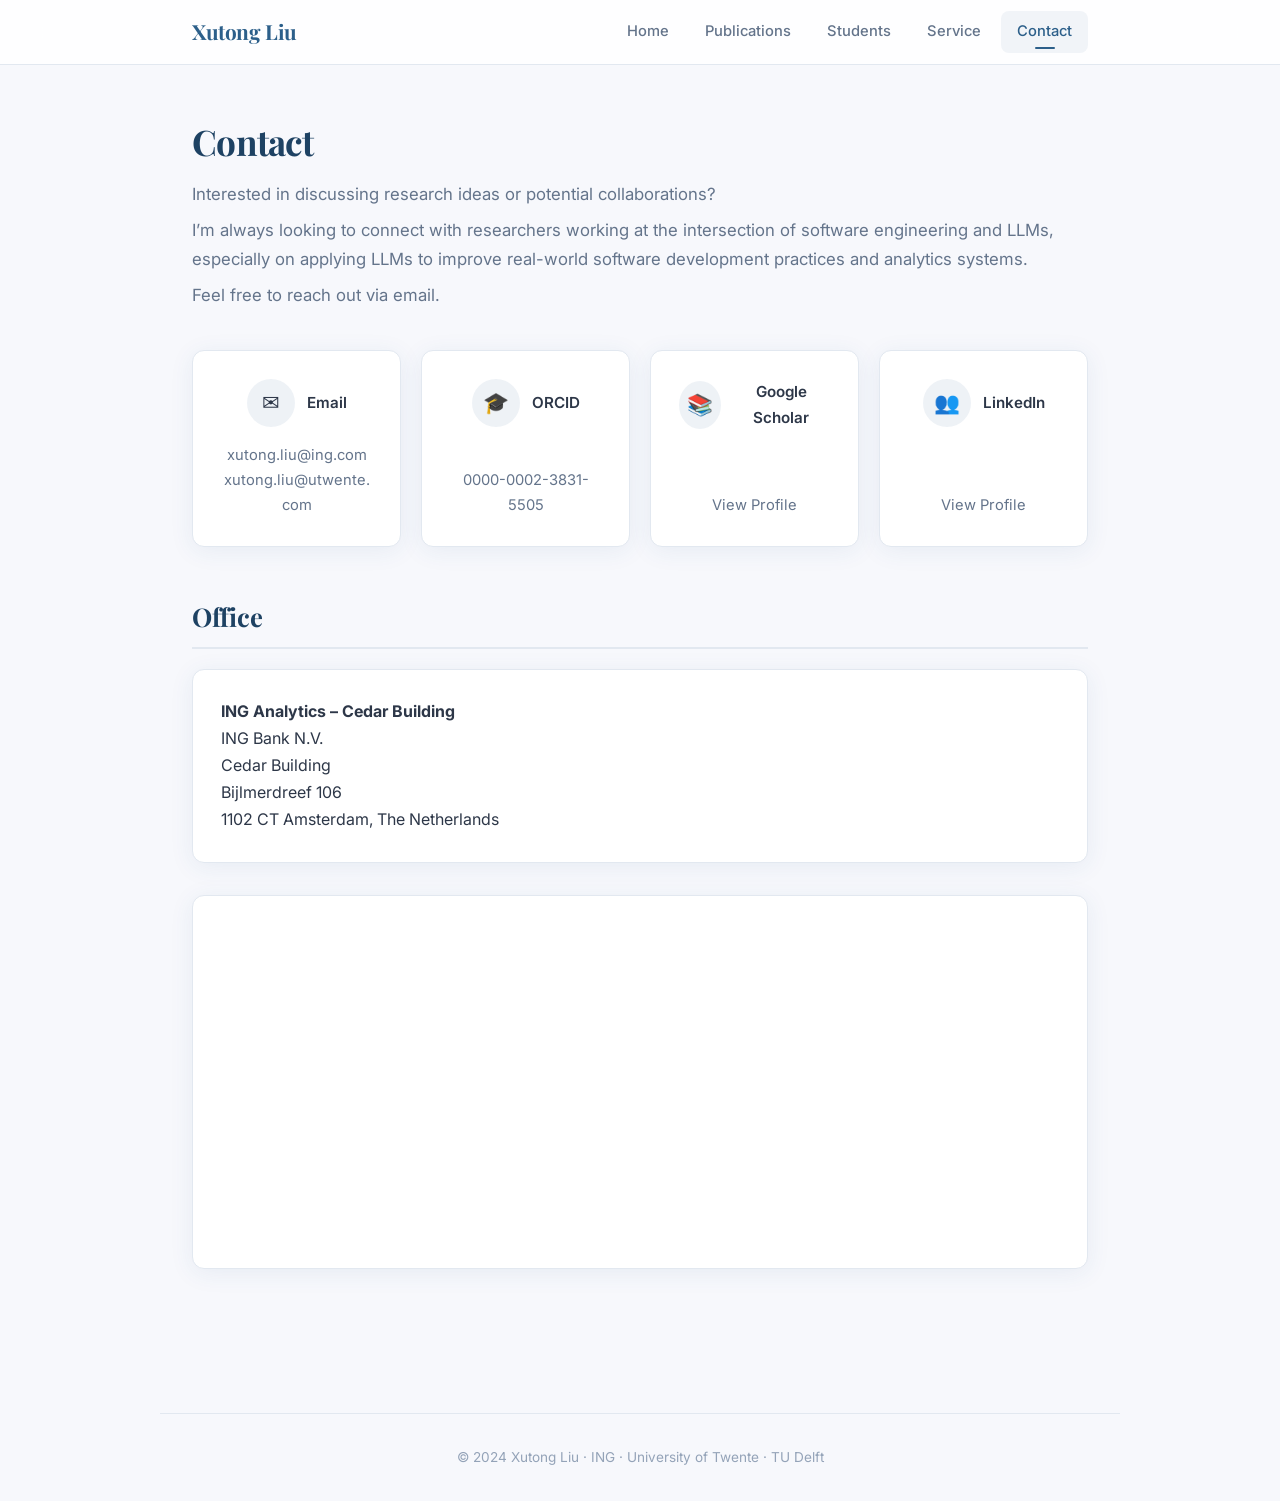
==== commit 143c7246: "add service tab" ====
--- a/contact.html
+++ b/contact.html
@@ -23,6 +23,7 @@
         <li><a href="index.html">Home</a></li>
         <li><a href="publications.html">Publications</a></li>
         <li><a href="students.html">Students</a></li>
+        <li><a href="service.html">Service</a></li>
         <li><a href="contact.html" class="active">Contact</a></li>
       </ul>
     </div>
--- a/style.css
+++ b/style.css
@@ -495,6 +495,56 @@
   border-bottom-style: solid;
 }
 
+/* ===== Service Page ===== */
+.service-entry {
+  display: flex;
+  gap: 1.5rem;
+  align-items: flex-start;
+  background: var(--bg-card);
+  border-radius: var(--radius);
+  padding: 1.5rem 1.75rem;
+  box-shadow: var(--shadow);
+  border: 1px solid var(--border);
+  transition: var(--transition);
+  margin-bottom: 1rem;
+}
+
+.service-entry:hover {
+  box-shadow: var(--shadow-hover);
+  transform: translateY(-2px);
+  border-left: 3px solid var(--primary);
+}
+
+.service-year {
+  font-size: 0.82rem;
+  font-weight: 600;
+  color: var(--primary);
+  background: rgba(44, 95, 138, 0.08);
+  padding: 0.2rem 0.7rem;
+  border-radius: 10px;
+  white-space: nowrap;
+  flex-shrink: 0;
+  margin-top: 2px;
+}
+
+.service-info {
+  flex: 1;
+}
+
+.service-role {
+  font-size: 1.05rem;
+  font-weight: 600;
+  color: var(--text);
+  margin-bottom: 0.3rem;
+  line-height: 1.5;
+}
+
+.service-venue {
+  font-size: 0.9rem;
+  color: var(--accent);
+  font-weight: 600;
+}
+
 /* ===== Contact Page ===== */
 .contact-grid {
   display: grid;
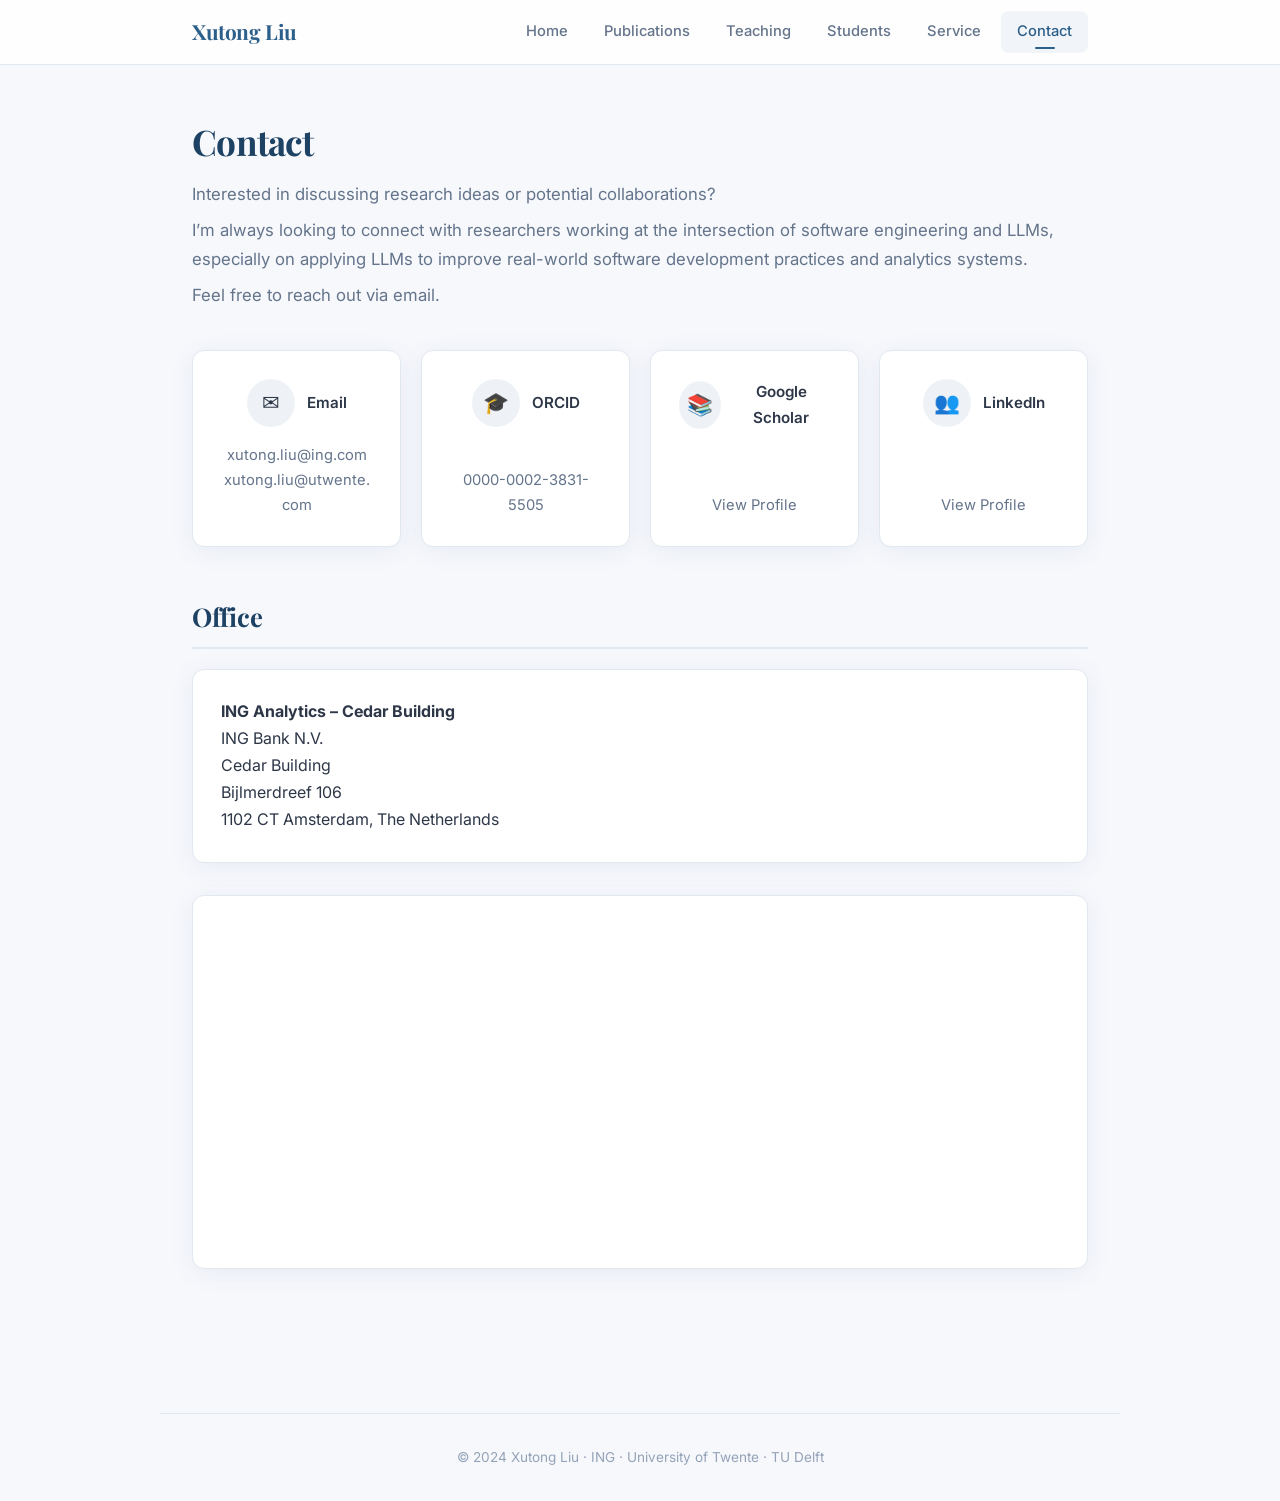
==== commit d9732b65: "Add teaching page with open master graduation projects Adds a Teaching nav entry and page highlighti" ====
--- a/contact.html
+++ b/contact.html
@@ -22,6 +22,7 @@
       <ul class="nav-links">
         <li><a href="index.html">Home</a></li>
         <li><a href="publications.html">Publications</a></li>
+        <li><a href="teaching.html">Teaching</a></li>
         <li><a href="students.html">Students</a></li>
         <li><a href="service.html">Service</a></li>
         <li><a href="contact.html" class="active">Contact</a></li>
--- a/style.css
+++ b/style.css
@@ -4,6 +4,7 @@
   --primary-light: #3a7cb8;
   --primary-dark: #1e4263;
   --accent: #e8913a;
+  --recruit: #d64545;
   --bg: #f7f8fc;
   --bg-card: #ffffff;
   --text: #2d3748;
@@ -545,6 +546,162 @@
   font-weight: 600;
 }
 
+/* ===== Teaching Page ===== */
+.teaching-card-grid {
+  display: grid;
+  grid-template-columns: repeat(2, 1fr);
+  gap: 1.5rem;
+}
+
+@media (max-width: 768px) {
+  .teaching-card-grid {
+    grid-template-columns: 1fr;
+  }
+}
+
+.teaching-card {
+  background: var(--bg-card);
+  border-radius: var(--radius);
+  padding: 1.75rem;
+  box-shadow: var(--shadow);
+  border: 1px solid var(--border);
+  border-left: 4px solid var(--recruit);
+  transition: var(--transition);
+  display: flex;
+  flex-direction: column;
+}
+
+.teaching-card:hover {
+  box-shadow: var(--shadow-hover);
+  transform: translateY(-2px);
+}
+
+.teaching-card-header {
+  display: flex;
+  align-items: flex-start;
+  justify-content: space-between;
+  gap: 0.75rem;
+  margin-bottom: 0.6rem;
+}
+
+.recruiting-badge {
+  display: inline-flex;
+  align-items: center;
+  gap: 0.35rem;
+  font-size: 0.72rem;
+  font-weight: 700;
+  letter-spacing: 0.04em;
+  text-transform: uppercase;
+  color: var(--recruit);
+  background: rgba(214, 69, 69, 0.08);
+  border: 1px solid rgba(214, 69, 69, 0.25);
+  padding: 0.25rem 0.65rem;
+  border-radius: 20px;
+  white-space: nowrap;
+  flex-shrink: 0;
+}
+
+.recruiting-badge::before {
+  content: '';
+  width: 6px;
+  height: 6px;
+  border-radius: 50%;
+  background: var(--recruit);
+}
+
+.teaching-card-title {
+  font-size: 1.1rem;
+  font-weight: 700;
+  color: var(--text);
+  line-height: 1.4;
+  text-decoration: none;
+}
+
+.teaching-card-title a {
+  color: var(--text);
+  text-decoration: none;
+  border-bottom: 1px dashed transparent;
+  transition: var(--transition);
+}
+
+.teaching-card-title a:hover {
+  color: var(--primary);
+  border-bottom-color: var(--primary-light);
+}
+
+.teaching-card-org {
+  font-size: 0.88rem;
+  color: var(--accent);
+  font-weight: 600;
+  margin-bottom: 0.75rem;
+}
+
+.teaching-card-desc {
+  font-size: 0.92rem;
+  color: var(--text);
+  margin-bottom: 0.85rem;
+  line-height: 1.6;
+}
+
+.teaching-card-rq {
+  font-size: 0.88rem;
+  color: var(--text-light);
+  margin-bottom: 0.85rem;
+  line-height: 1.6;
+}
+
+.teaching-card-profile {
+  font-size: 0.85rem;
+  color: var(--text-light);
+  margin-bottom: 1rem;
+  line-height: 1.6;
+  padding-left: 1.1rem;
+}
+
+.teaching-card-profile li {
+  margin-bottom: 0.2rem;
+}
+
+.teaching-card-footer {
+  margin-top: auto;
+  display: flex;
+  align-items: center;
+  justify-content: space-between;
+  gap: 0.75rem;
+  padding-top: 0.75rem;
+  border-top: 1px solid var(--border);
+}
+
+.teaching-card-meta {
+  font-size: 0.8rem;
+  color: var(--text-lighter);
+}
+
+.teaching-card-pdf {
+  font-size: 0.85rem;
+  font-weight: 600;
+  color: var(--recruit);
+  text-decoration: none;
+  border-bottom: 1px dashed var(--recruit);
+  transition: var(--transition);
+  white-space: nowrap;
+}
+
+.teaching-card-pdf:hover {
+  border-bottom-style: solid;
+}
+
+.teaching-placeholder {
+  background: var(--bg-card);
+  border-radius: var(--radius);
+  padding: 1.75rem;
+  box-shadow: var(--shadow);
+  border: 1px dashed var(--border);
+  color: var(--text-light);
+  font-size: 0.92rem;
+  text-align: center;
+}
+
 /* ===== Contact Page ===== */
 .contact-grid {
   display: grid;
